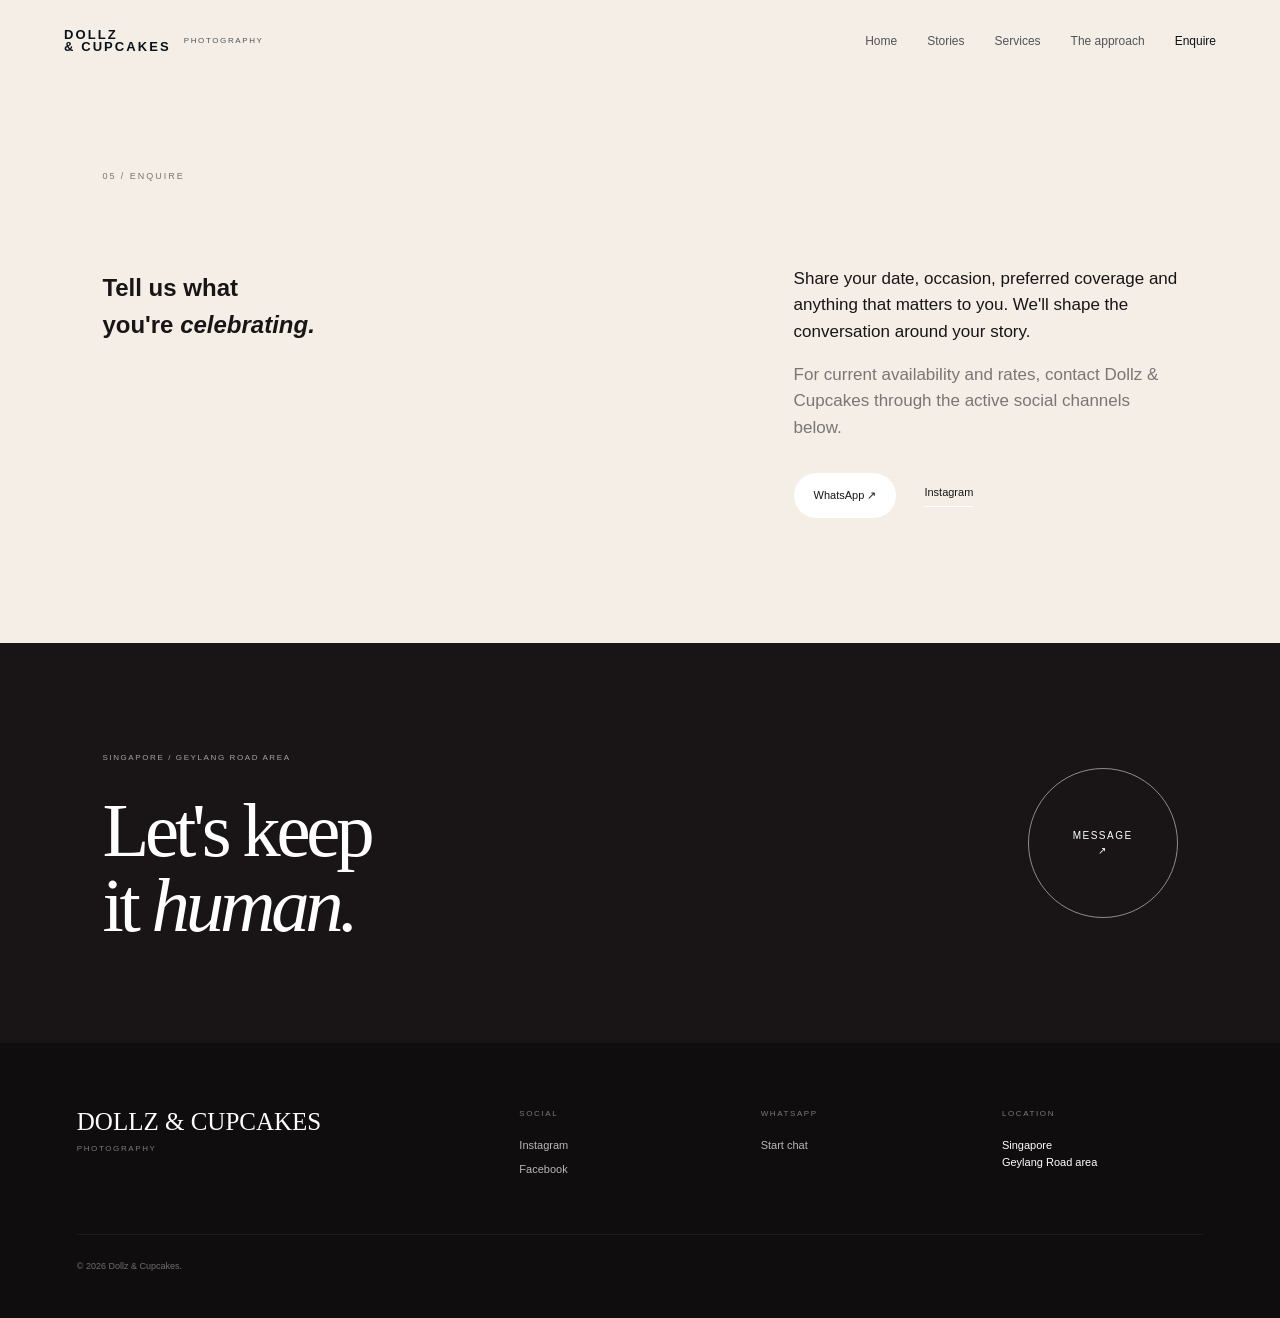
==== contact.html @ ff25b84e "Create Dollz & Cupcakes enquiry page" ====
<!doctype html><html lang="en"><head><meta charset="utf-8"><meta name="viewport" content="width=device-width,initial-scale=1"><title>Enquire — Dollz & Cupcakes</title><link rel="stylesheet" href="styles.css?v=15"></head><body><header><a class="brand" href="index.html"><b>DOLLZ<br>& CUPCAKES</b><span>PHOTOGRAPHY</span></a><button class="menu"><i></i><i></i></button><nav><a href="index.html">Home</a><a href="stories.html">Stories</a><a href="services.html">Services</a><a href="about.html">The approach</a><a class="active" href="contact.html">Enquire</a></nav></header><main><section class="section" style="padding-top:170px"><div class="section-tag">05 / ENQUIRE</div><div class="intro-grid"><h2>Tell us what<br>you're <em>celebrating.</em></h2><div><p>Share your date, occasion, preferred coverage and anything that matters to you. We'll shape the conversation around your story.</p><p class="soft">For current availability and rates, contact Dollz & Cupcakes through the active social channels below.</p><div class="actions"><a class="pill" href="https://wa.me/6588770000">WhatsApp ↗</a><a class="text-link" href="https://www.instagram.com/dollzcupcakes/">Instagram</a></div></div></div></section><section class="contact-strip"><div><span>SINGAPORE / GEYLANG ROAD AREA</span><h2>Let's keep<br>it <em>human.</em></h2></div><a class="circle" href="https://www.instagram.com/dollzcupcakes/">MESSAGE<br>↗</a></section></main><footer><div class="foot-brand">DOLLZ & CUPCAKES<small>PHOTOGRAPHY</small></div><div><small>SOCIAL</small><a href="https://www.instagram.com/dollzcupcakes/">Instagram</a><a href="https://www.facebook.com/">Facebook</a></div><div><small>WHATSAPP</small><a href="https://wa.me/6588770000">Start chat</a></div><div><small>LOCATION</small><p>Singapore<br>Geylang Road area</p></div><p class="copyright">© <span id="year"></span> Dollz & Cupcakes.</p></footer><script src="script.js?v=15"></script></body></html>
---- styles.css ----
:root{--ink:#191516;--paper:#f4eee7;--rose:#d9aaa2;--cream:#fffaf4;--line:rgba(25,21,22,.16);--serif:'Playfair Display',serif;--sans:'DM Sans',sans-serif}*{box-sizing:border-box}html{scroll-behavior:smooth}body{margin:0;background:var(--paper);color:var(--ink);font-family:var(--sans);line-height:1.55}a{color:inherit;text-decoration:none}header{height:82px;padding:18px 5vw;display:flex;align-items:center;justify-content:space-between;position:fixed;z-index:20;top:0;width:100%;color:#fff;mix-blend-mode:difference}.brand{display:flex;gap:13px;align-items:center}.brand b{font-size:13px;line-height:.95;letter-spacing:.16em}.brand span{font-size:8px;letter-spacing:.2em;opacity:.7}nav{display:flex;gap:30px;font-size:12px}nav a{opacity:.7}nav a.active,nav a:hover{opacity:1}.menu{display:none;background:none;border:0}.menu i{display:block;width:27px;height:1px;background:#fff;margin:7px}.loader{position:fixed;inset:0;background:var(--ink);color:#fff;z-index:99;display:grid;place-content:center;text-align:center;transition:.7s}.loader.done{opacity:0;pointer-events:none}.loader-mark{font:600 52px var(--serif);letter-spacing:-.06em}.loader-mark span{font-style:italic;color:var(--rose)}.loader small{margin-top:12px;font-size:8px;letter-spacing:.25em}.hero{min-height:100svh;position:relative;color:#fff;overflow:hidden;background:#282020}.hero-photo{position:absolute;inset:0;background:linear-gradient(90deg,rgba(10,7,8,.78),rgba(10,7,8,.16)),url('https://images.unsplash.com/photo-1519741497674-611481863552?auto=format&fit=crop&w=2200&q=85') center/cover}.hero-shade{position:absolute;inset:0;background:radial-gradient(circle at 75% 40%,transparent 0 14%,rgba(0,0,0,.2) 55%,rgba(0,0,0,.45))}.hero-copy{position:absolute;left:9vw;bottom:15vh;max-width:700px}.eyebrow,.section-tag,.hero-caption span,.hero-caption{font-size:9px;letter-spacing:.22em}.hero-copy h1{font:500 clamp(60px,9vw,142px)/.82 var(--serif);letter-spacing:-.07em;margin:24px 0}.hero-copy h1 em,.stories h2 em,.service-lead em,.quote em,.contact-strip em{font-weight:400}.lead{font-size:16px;max-width:480px;color:#eee}.actions{display:flex;align-items:center;gap:28px;margin-top:32px}.pill{padding:14px 20px;background:#fff;color:#181314;border-radius:100px;font-size:11px}.pill span{margin-left:25px}.text-link{font-size:11px;border-bottom:1px solid #fff;padding-bottom:5px}.hero-caption{position:absolute;right:5vw;bottom:7vh;text-align:right}.hero-caption span{opacity:.6}.scroll{position:absolute;bottom:7vh;left:5vw;font-size:8px;letter-spacing:.2em;display:flex;align-items:center;gap:14px}.scroll i{height:45px;width:1px;background:#fff}.section{padding:125px 8vw}.section-tag{opacity:.55}.intro-grid,.stories-head,.service-grid{display:grid;grid-template-columns:1.2fr .8fr;gap:9vw}.intro-grid{margin-top:65px}.intro h2,.stories h2,.service-lead h2,.contact-strip h2{font:500 clamp(42px,6vw,82px)/.98 var(--serif);letter-spacing:-.055em;margin:0}.intro-grid p{max-width:470px;font-size:17px}.soft{opacity:.55}.film{height:72vh;min-height:500px;background:linear-gradient(90deg,rgba(18,12,14,.45),rgba(18,12,14,.15)),url('https://images.unsplash.com/photo-1507504031003-b417219a0fde?auto=format&fit=crop&w=2000&q=85') center/cover;display:grid;place-items:center;color:#fff}.film-inner{width:min(850px,80vw);height:80%;border:1px solid rgba(255,255,255,.35);padding:35px;display:flex;flex-direction:column;justify-content:space-between}.film strong{font:500 clamp(70px,11vw,160px)/.72 var(--serif);letter-spacing:-.07em}.film small{font-size:9px;letter-spacing:.2em}.stories{background:var(--cream)}.stories-head{align-items:end;margin:50px 0 60px}.stories-head a{font-size:11px}.grid{display:grid;grid-template-columns:1fr 1fr;gap:45px}.story .photo{height:480px;background-position:center;background-size:cover;filter:saturate(.8)}.story.s1{grid-row:span 2}.story.s1 .photo{height:760px;background-image:url('https://images.unsplash.com/photo-1511285560929-80b456fea0bc?auto=format&fit=crop&w=1300&q=85')}.story.s2 .photo{background-image:url('https://images.unsplash.com/photo-1469371670807-013ccf25f16a?auto=format&fit=crop&w=1200&q=85')}.story.s3 .photo{background-image:url('https://images.unsplash.com/photo-1534528741775-53994a69daeb?auto=format&fit=crop&w=1200&q=85')}.story span{display:block;font-size:8px;letter-spacing:.18em;opacity:.55;margin-top:20px}.story h3{font:500 25px var(--serif);margin:8px 0 20px}.services{background:var(--paper)}.service-grid{margin-top:55px}.service-lead p{max-width:420px;margin-top:35px;opacity:.65}.service-list a{display:grid;grid-template-columns:40px 1fr 1.2fr 20px;gap:10px;padding:22px 0;border-top:1px solid var(--line);font-size:11px;align-items:center}.service-list i{font-style:normal;opacity:.5}.quote{padding:150px 8vw;background:#d7ada7;text-align:center}.quote-symbol{font:80px var(--serif);line-height:.5}.quote blockquote{font:500 clamp(42px,6vw,82px)/1 var(--serif);letter-spacing:-.05em;margin:35px auto;max-width:900px}.quote p{font-size:8px;letter-spacing:.2em}.contact-strip{padding:100px 8vw;background:var(--ink);color:#fff;display:flex;align-items:center;justify-content:space-between}.contact-strip span{font-size:8px;letter-spacing:.2em;opacity:.6}.contact-strip h2{margin-top:25px}.circle{width:150px;height:150px;border:1px solid rgba(255,255,255,.5);border-radius:50%;display:grid;place-content:center;text-align:center;font-size:10px;letter-spacing:.15em;transition:.3s}.circle:hover{background:#fff;color:var(--ink)}footer{background:#0f0d0d;color:#fff;padding:65px 6vw 35px;display:grid;grid-template-columns:2fr 1fr 1fr 1fr;gap:40px;font-size:11px}footer small{display:block;font-size:8px;letter-spacing:.2em;opacity:.45;margin-bottom:16px}footer a{display:block;margin:7px 0;opacity:.7}.foot-brand{font:500 25px var(--serif)}.foot-brand small{font-family:var(--sans);margin-top:8px}.copyright{grid-column:1/-1;border-top:1px solid #333;padding-top:25px;opacity:.4;font-size:9px}@media(max-width:800px){header{height:68px}.menu{display:block}nav{position:absolute;top:68px;left:0;width:100%;background:#181415;padding:25px 7vw;display:none;flex-direction:column;gap:20px}nav.open{display:flex}.hero-copy{left:7vw;right:7vw;bottom:14vh}.hero-copy h1{font-size:65px}.hero-caption{right:7vw}.intro-grid,.stories-head,.service-grid{grid-template-columns:1fr;gap:35px}.section{padding:90px 7vw}.grid{grid-template-columns:1fr;gap:35px}.story.s1 .photo,.story .photo{height:520px}.film{height:65vh}.film-inner{height:75%;padding:22px}.service-list a{grid-template-columns:30px 1fr 20px}.service-list i{grid-column:2}.contact-strip{padding:85px 7vw;display:block}.circle{margin-top:45px}footer{grid-template-columns:1fr 1fr;padding:55px 7vw}.copyright{grid-column:1/-1}}
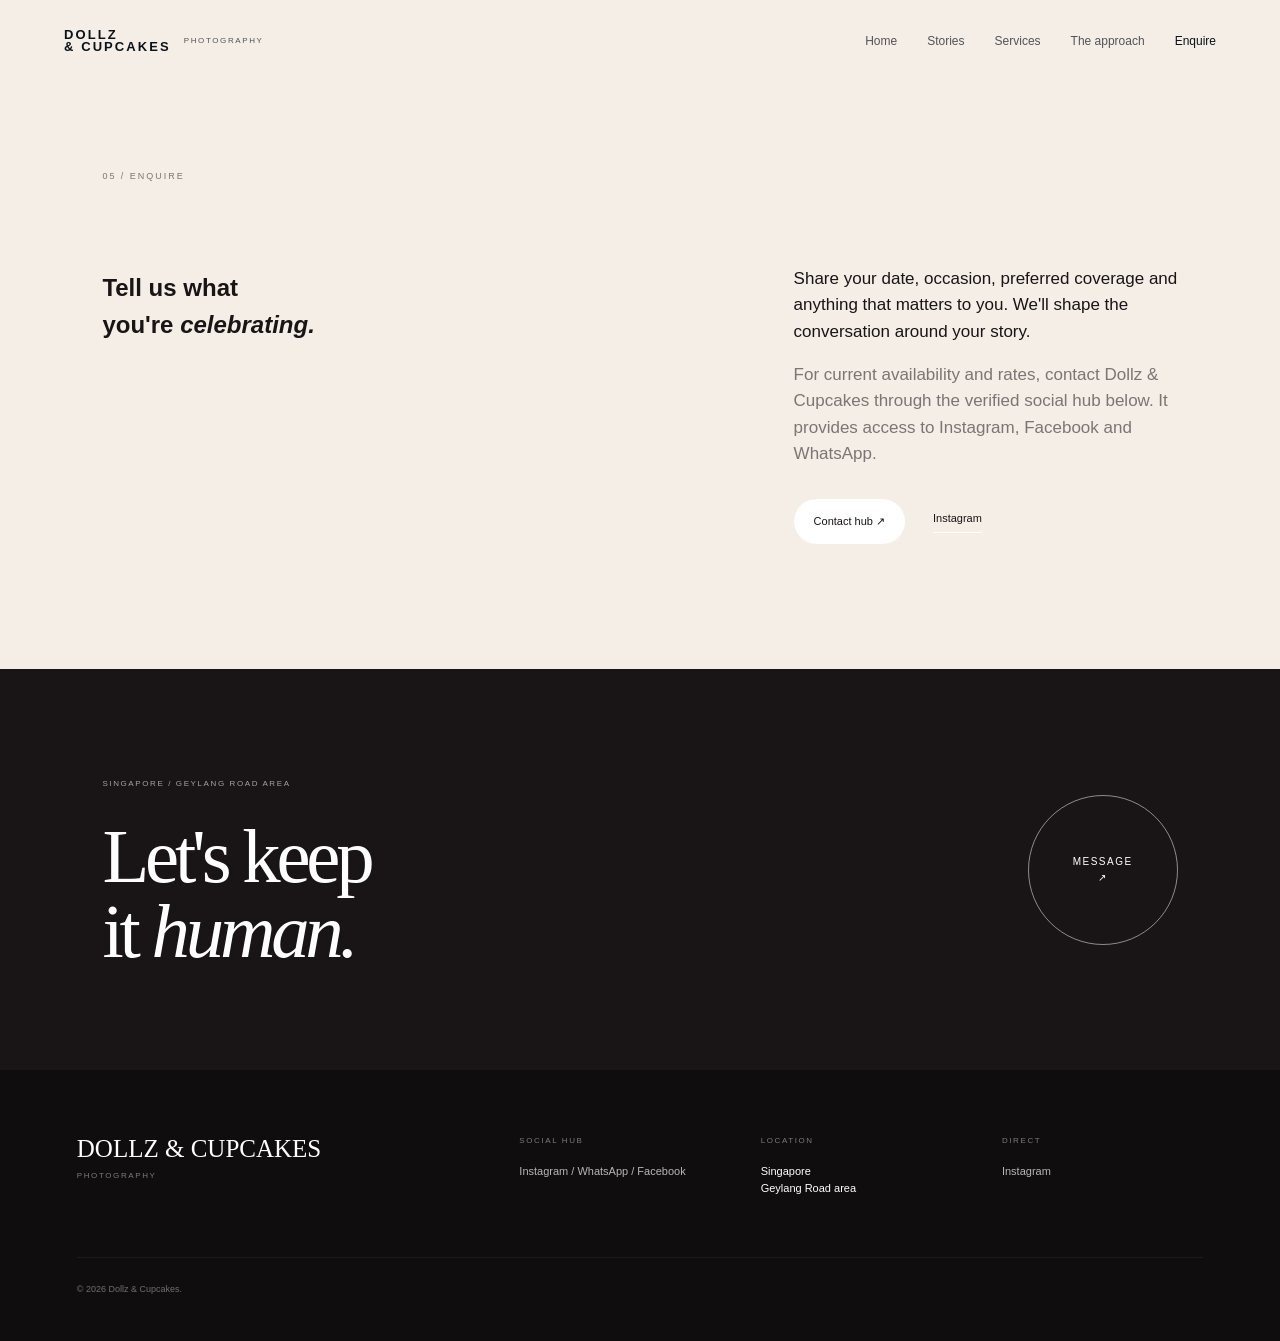
==== commit 928406c9: "Correct Dollz & Cupcakes contact routing" ====
--- a/contact.html
+++ b/contact.html
@@ -1 +1 @@
-<!doctype html><html lang="en"><head><meta charset="utf-8"><meta name="viewport" content="width=device-width,initial-scale=1"><title>Enquire — Dollz & Cupcakes</title><link rel="stylesheet" href="styles.css?v=15"></head><body><header><a class="brand" href="index.html"><b>DOLLZ<br>& CUPCAKES</b><span>PHOTOGRAPHY</span></a><button class="menu"><i></i><i></i></button><nav><a href="index.html">Home</a><a href="stories.html">Stories</a><a href="services.html">Services</a><a href="about.html">The approach</a><a class="active" href="contact.html">Enquire</a></nav></header><main><section class="section" style="padding-top:170px"><div class="section-tag">05 / ENQUIRE</div><div class="intro-grid"><h2>Tell us what<br>you're <em>celebrating.</em></h2><div><p>Share your date, occasion, preferred coverage and anything that matters to you. We'll shape the conversation around your story.</p><p class="soft">For current availability and rates, contact Dollz & Cupcakes through the active social channels below.</p><div class="actions"><a class="pill" href="https://wa.me/6588770000">WhatsApp ↗</a><a class="text-link" href="https://www.instagram.com/dollzcupcakes/">Instagram</a></div></div></div></section><section class="contact-strip"><div><span>SINGAPORE / GEYLANG ROAD AREA</span><h2>Let's keep<br>it <em>human.</em></h2></div><a class="circle" href="https://www.instagram.com/dollzcupcakes/">MESSAGE<br>↗</a></section></main><footer><div class="foot-brand">DOLLZ & CUPCAKES<small>PHOTOGRAPHY</small></div><div><small>SOCIAL</small><a href="https://www.instagram.com/dollzcupcakes/">Instagram</a><a href="https://www.facebook.com/">Facebook</a></div><div><small>WHATSAPP</small><a href="https://wa.me/6588770000">Start chat</a></div><div><small>LOCATION</small><p>Singapore<br>Geylang Road area</p></div><p class="copyright">© <span id="year"></span> Dollz & Cupcakes.</p></footer><script src="script.js?v=15"></script></body></html>+<!doctype html><html lang="en"><head><meta charset="utf-8"><meta name="viewport" content="width=device-width,initial-scale=1"><title>Enquire — Dollz & Cupcakes</title><link rel="stylesheet" href="styles.css?v=15"></head><body><header><a class="brand" href="index.html"><b>DOLLZ<br>& CUPCAKES</b><span>PHOTOGRAPHY</span></a><button class="menu"><i></i><i></i></button><nav><a href="index.html">Home</a><a href="stories.html">Stories</a><a href="services.html">Services</a><a href="about.html">The approach</a><a class="active" href="contact.html">Enquire</a></nav></header><main><section class="section" style="padding-top:170px"><div class="section-tag">05 / ENQUIRE</div><div class="intro-grid"><h2>Tell us what<br>you're <em>celebrating.</em></h2><div><p>Share your date, occasion, preferred coverage and anything that matters to you. We'll shape the conversation around your story.</p><p class="soft">For current availability and rates, contact Dollz & Cupcakes through the verified social hub below. It provides access to Instagram, Facebook and WhatsApp.</p><div class="actions"><a class="pill" href="https://linktr.ee/dollzcupcakes">Contact hub ↗</a><a class="text-link" href="https://www.instagram.com/dollzcupcakes/">Instagram</a></div></div></div></section><section class="contact-strip"><div><span>SINGAPORE / GEYLANG ROAD AREA</span><h2>Let's keep<br>it <em>human.</em></h2></div><a class="circle" href="https://linktr.ee/dollzcupcakes">MESSAGE<br>↗</a></section></main><footer><div class="foot-brand">DOLLZ & CUPCAKES<small>PHOTOGRAPHY</small></div><div><small>SOCIAL HUB</small><a href="https://linktr.ee/dollzcupcakes">Instagram / WhatsApp / Facebook</a></div><div><small>LOCATION</small><p>Singapore<br>Geylang Road area</p></div><div><small>DIRECT</small><a href="https://www.instagram.com/dollzcupcakes/">Instagram</a></div><p class="copyright">© <span id="year"></span> Dollz & Cupcakes.</p></footer><script src="script.js?v=15"></script></body></html>
